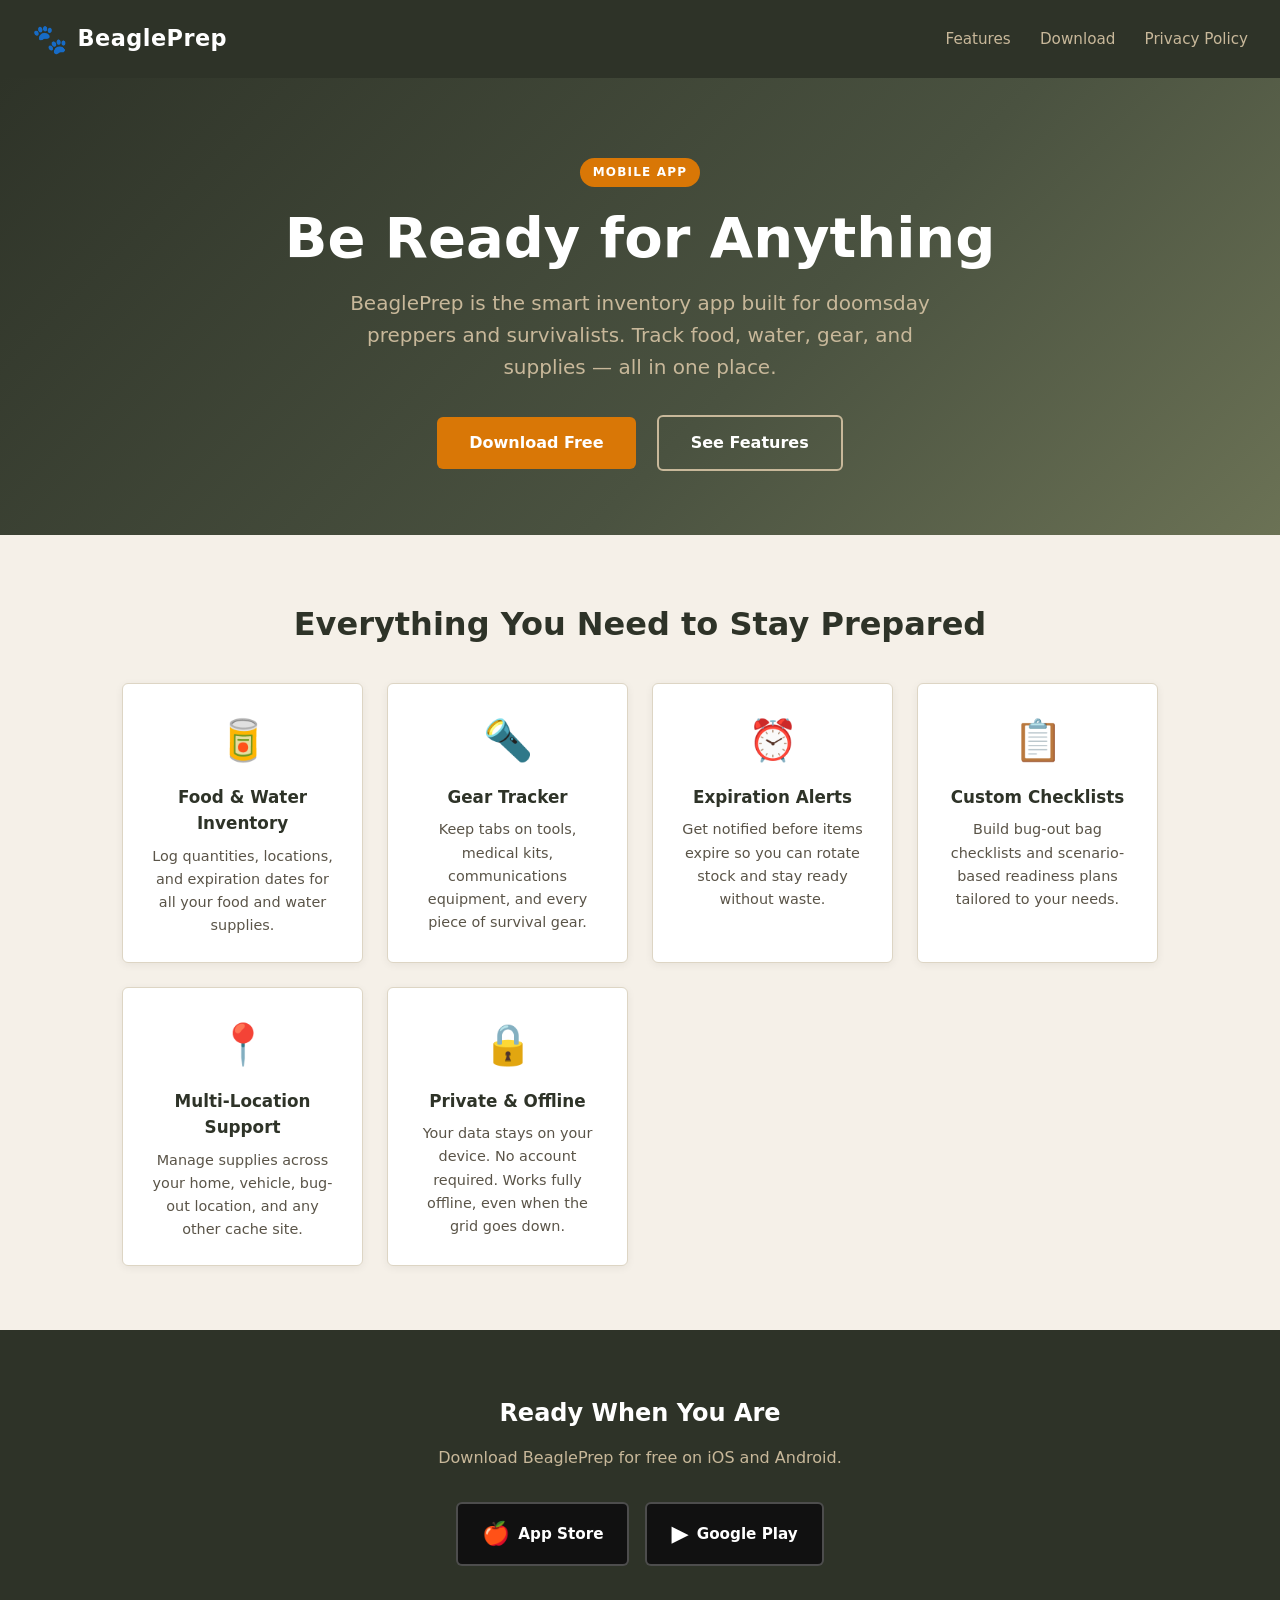
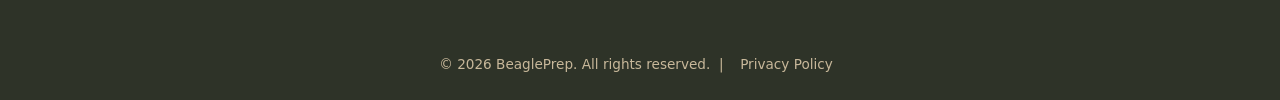
==== index.html @ 3cdbf4c7 "Add BeaglePrep static website with home page and privacy policy Agent-Logs-Url: https://github.com/p" ====
<!DOCTYPE html>
<html lang="en">
<head>
  <meta charset="UTF-8" />
  <meta name="viewport" content="width=device-width, initial-scale=1.0" />
  <meta name="description" content="BeaglePrep — The smart inventory app for doomsday preppers and survivalists. Track food, water, gear and supplies so you're always ready." />
  <title>BeaglePrep — Prepper Inventory App</title>
  <link rel="stylesheet" href="style.css" />
</head>
<body>

  <!-- ── Header ── -->
  <header>
    <a class="logo" href="index.html">
      <span class="logo-icon">🐾</span>
      <span class="logo-text">BeaglePrep</span>
    </a>
    <nav>
      <a href="#features">Features</a>
      <a href="#download">Download</a>
      <a href="privacy-policy.html">Privacy Policy</a>
    </nav>
  </header>

  <!-- ── Hero ── -->
  <div class="hero">
    <span class="hero-badge">Mobile App</span>
    <h1>Be Ready for Anything</h1>
    <p>BeaglePrep is the smart inventory app built for doomsday preppers and survivalists. Track food, water, gear, and supplies — all in one place.</p>
    <a href="#download" class="btn btn-primary">Download Free</a>
    <a href="#features" class="btn btn-outline">See Features</a>
  </div>

  <!-- ── Features ── -->
  <section id="features">
    <h2>Everything You Need to Stay Prepared</h2>
    <div class="features-grid">

      <div class="feature-card">
        <div class="icon">🥫</div>
        <h3>Food &amp; Water Inventory</h3>
        <p>Log quantities, locations, and expiration dates for all your food and water supplies.</p>
      </div>

      <div class="feature-card">
        <div class="icon">🔦</div>
        <h3>Gear Tracker</h3>
        <p>Keep tabs on tools, medical kits, communications equipment, and every piece of survival gear.</p>
      </div>

      <div class="feature-card">
        <div class="icon">⏰</div>
        <h3>Expiration Alerts</h3>
        <p>Get notified before items expire so you can rotate stock and stay ready without waste.</p>
      </div>

      <div class="feature-card">
        <div class="icon">📋</div>
        <h3>Custom Checklists</h3>
        <p>Build bug-out bag checklists and scenario-based readiness plans tailored to your needs.</p>
      </div>

      <div class="feature-card">
        <div class="icon">📍</div>
        <h3>Multi-Location Support</h3>
        <p>Manage supplies across your home, vehicle, bug-out location, and any other cache site.</p>
      </div>

      <div class="feature-card">
        <div class="icon">🔒</div>
        <h3>Private &amp; Offline</h3>
        <p>Your data stays on your device. No account required. Works fully offline, even when the grid goes down.</p>
      </div>

    </div>
  </section>

  <!-- ── Download ── -->
  <div class="download-section" id="download">
    <h2>Ready When You Are</h2>
    <p>Download BeaglePrep for free on iOS and Android.</p>
    <div class="store-buttons">
      <a href="#" class="store-btn">
        <span class="store-icon">🍎</span>
        App Store
      </a>
      <a href="#" class="store-btn">
        <span class="store-icon">▶</span>
        Google Play
      </a>
    </div>
  </div>

  <!-- ── Footer ── -->
  <footer>
    <p>
      &copy; <span id="year"></span> BeaglePrep. All rights reserved.
      &nbsp;|&nbsp;
      <a href="privacy-policy.html">Privacy Policy</a>
    </p>
  </footer>

  <script>
    document.getElementById('year').textContent = new Date().getFullYear();
  </script>

</body>
</html>
---- style.css ----
/* BeaglePrep — Static Website Styles */

*, *::before, *::after {
  box-sizing: border-box;
  margin: 0;
  padding: 0;
}

:root {
  --olive:      #4a5240;
  --olive-dark: #2e3328;
  --tan:        #c8b89a;
  --tan-light:  #f5f0e8;
  --amber:      #d97706;
  --amber-dark: #b45309;
  --text:       #1c1a17;
  --text-muted: #5a5448;
  --white:      #ffffff;
  --radius:     6px;
}

html {
  font-size: 16px;
  scroll-behavior: smooth;
}

body {
  font-family: 'Segoe UI', system-ui, -apple-system, sans-serif;
  background-color: var(--tan-light);
  color: var(--text);
  line-height: 1.6;
}

/* ── Header ─────────────────────────────────────────────────── */
header {
  background-color: var(--olive-dark);
  color: var(--white);
  padding: 1rem 2rem;
  display: flex;
  align-items: center;
  justify-content: space-between;
  gap: 1rem;
  flex-wrap: wrap;
}

.logo {
  display: flex;
  align-items: center;
  gap: 0.6rem;
  text-decoration: none;
  color: var(--white);
}

.logo-icon {
  font-size: 1.8rem;
}

.logo-text {
  font-size: 1.4rem;
  font-weight: 700;
  letter-spacing: 0.02em;
}

nav a {
  color: var(--tan);
  text-decoration: none;
  font-size: 0.95rem;
  margin-left: 1.5rem;
  transition: color 0.2s;
}

nav a:hover {
  color: var(--white);
}

/* ── Hero ───────────────────────────────────────────────────── */
.hero {
  background: linear-gradient(135deg, var(--olive-dark) 0%, var(--olive) 60%, #6b7255 100%);
  color: var(--white);
  text-align: center;
  padding: 5rem 2rem 4rem;
}

.hero-badge {
  display: inline-block;
  background-color: var(--amber);
  color: var(--white);
  font-size: 0.75rem;
  font-weight: 700;
  letter-spacing: 0.1em;
  text-transform: uppercase;
  padding: 0.3rem 0.8rem;
  border-radius: 2rem;
  margin-bottom: 1.2rem;
}

.hero h1 {
  font-size: clamp(2rem, 5vw, 3.5rem);
  font-weight: 800;
  line-height: 1.15;
  margin-bottom: 1rem;
}

.hero p {
  font-size: clamp(1rem, 2.5vw, 1.25rem);
  color: var(--tan);
  max-width: 600px;
  margin: 0 auto 2rem;
}

.btn {
  display: inline-block;
  padding: 0.85rem 2rem;
  border-radius: var(--radius);
  font-size: 1rem;
  font-weight: 600;
  text-decoration: none;
  transition: background-color 0.2s, transform 0.1s;
  cursor: pointer;
  border: none;
}

.btn:active { transform: scale(0.98); }

.btn-primary {
  background-color: var(--amber);
  color: var(--white);
}

.btn-primary:hover {
  background-color: var(--amber-dark);
}

.btn-outline {
  background-color: transparent;
  color: var(--white);
  border: 2px solid var(--tan);
  margin-left: 1rem;
}

.btn-outline:hover {
  background-color: rgba(255,255,255,0.1);
}

/* ── Sections ───────────────────────────────────────────────── */
section {
  padding: 4rem 2rem;
  max-width: 1100px;
  margin: 0 auto;
}

section h2 {
  font-size: clamp(1.5rem, 3vw, 2rem);
  color: var(--olive-dark);
  margin-bottom: 2rem;
  text-align: center;
}

/* ── Feature Grid ───────────────────────────────────────────── */
.features-grid {
  display: grid;
  grid-template-columns: repeat(auto-fit, minmax(240px, 1fr));
  gap: 1.5rem;
}

.feature-card {
  background: var(--white);
  border: 1px solid #ddd5c4;
  border-radius: var(--radius);
  padding: 1.5rem;
  text-align: center;
  box-shadow: 0 2px 8px rgba(0,0,0,0.06);
}

.feature-card .icon {
  font-size: 2.5rem;
  margin-bottom: 0.75rem;
}

.feature-card h3 {
  font-size: 1.05rem;
  color: var(--olive-dark);
  margin-bottom: 0.5rem;
}

.feature-card p {
  font-size: 0.9rem;
  color: var(--text-muted);
}

/* ── App-Store Buttons ──────────────────────────────────────── */
.download-section {
  background-color: var(--olive-dark);
  color: var(--white);
  text-align: center;
  padding: 4rem 2rem;
}

.download-section h2 {
  color: var(--white);
  margin-bottom: 0.75rem;
}

.download-section p {
  color: var(--tan);
  margin-bottom: 2rem;
}

.store-buttons {
  display: flex;
  gap: 1rem;
  justify-content: center;
  flex-wrap: wrap;
}

.store-btn {
  display: inline-flex;
  align-items: center;
  gap: 0.5rem;
  background-color: #111;
  color: var(--white);
  border: 2px solid rgba(255,255,255,0.25);
  border-radius: var(--radius);
  padding: 0.75rem 1.5rem;
  text-decoration: none;
  font-size: 0.95rem;
  font-weight: 600;
  transition: border-color 0.2s;
}

.store-btn:hover {
  border-color: var(--amber);
}

.store-btn .store-icon {
  font-size: 1.4rem;
}

/* ── Privacy Policy ─────────────────────────────────────────── */
.policy-content {
  max-width: 760px;
  margin: 0 auto;
  padding: 3rem 2rem;
}

.policy-content h1 {
  font-size: clamp(1.75rem, 3vw, 2.25rem);
  color: var(--olive-dark);
  margin-bottom: 0.5rem;
}

.policy-content .updated {
  font-size: 0.85rem;
  color: var(--text-muted);
  margin-bottom: 2.5rem;
}

.policy-content h2 {
  font-size: 1.15rem;
  color: var(--olive-dark);
  margin-top: 2rem;
  margin-bottom: 0.5rem;
  text-align: left;
}

.policy-content p,
.policy-content ul {
  font-size: 0.95rem;
  color: var(--text);
  margin-bottom: 1rem;
}

.policy-content ul {
  padding-left: 1.5rem;
}

.policy-content ul li {
  margin-bottom: 0.4rem;
}

.policy-content a {
  color: var(--amber-dark);
  text-decoration: underline;
}

/* ── Footer ─────────────────────────────────────────────────── */
footer {
  background-color: var(--olive-dark);
  color: var(--tan);
  text-align: center;
  padding: 1.5rem 2rem;
  font-size: 0.85rem;
}

footer a {
  color: var(--tan);
  text-decoration: none;
  margin: 0 0.5rem;
}

footer a:hover {
  color: var(--white);
}
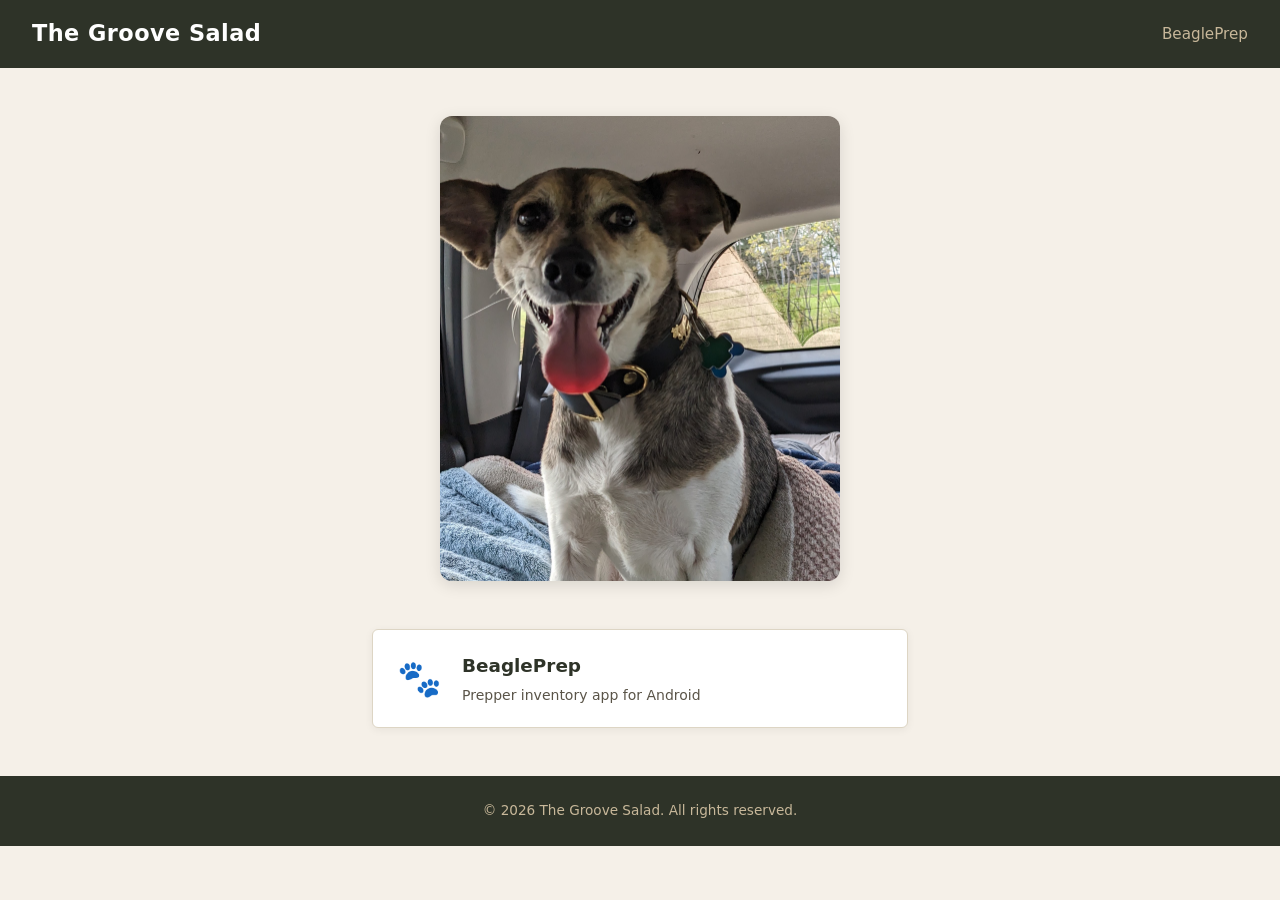
==== commit c1d59034: "Updated website." ====
--- a/index.html
+++ b/index.html
@@ -3,101 +3,38 @@
 <head>
   <meta charset="UTF-8" />
   <meta name="viewport" content="width=device-width, initial-scale=1.0" />
-  <meta name="description" content="BeaglePrep — The smart inventory app for doomsday preppers and survivalists. Track food, water, gear and supplies so you're always ready." />
-  <title>BeaglePrep — Prepper Inventory App</title>
+  <title>The Groove Salad</title>
   <link rel="stylesheet" href="style.css" />
 </head>
 <body>
 
-  <!-- ── Header ── -->
   <header>
-    <a class="logo" href="index.html">
-      <span class="logo-icon">🐾</span>
-      <span class="logo-text">BeaglePrep</span>
+    <a class="logo" href="/">
+      <span class="logo-text">The Groove Salad</span>
     </a>
     <nav>
-      <a href="#features">Features</a>
-      <a href="#download">Download</a>
-      <a href="privacy-policy.html">Privacy Policy</a>
+      <a href="/beagleprep/">BeaglePrep</a>
     </nav>
   </header>
 
-  <!-- ── Hero ── -->
-  <div class="hero">
-    <span class="hero-badge">Mobile App</span>
-    <h1>Be Ready for Anything</h1>
-    <p>BeaglePrep is the smart inventory app built for doomsday preppers and survivalists. Track food, water, gear, and supplies — all in one place.</p>
-    <a href="#download" class="btn btn-primary">Download Free</a>
-    <a href="#features" class="btn btn-outline">See Features</a>
-  </div>
+  <main class="home-content">
+    <div class="dog-photo">
+      <img src="abby.jpg" alt="Abby" />
+    </div>
 
-  <!-- ── Features ── -->
-  <section id="features">
-    <h2>Everything You Need to Stay Prepared</h2>
-    <div class="features-grid">
-
-      <div class="feature-card">
-        <div class="icon">🥫</div>
-        <h3>Food &amp; Water Inventory</h3>
-        <p>Log quantities, locations, and expiration dates for all your food and water supplies.</p>
-      </div>
-
-      <div class="feature-card">
-        <div class="icon">🔦</div>
-        <h3>Gear Tracker</h3>
-        <p>Keep tabs on tools, medical kits, communications equipment, and every piece of survival gear.</p>
-      </div>
-
-      <div class="feature-card">
-        <div class="icon">⏰</div>
-        <h3>Expiration Alerts</h3>
-        <p>Get notified before items expire so you can rotate stock and stay ready without waste.</p>
-      </div>
-
-      <div class="feature-card">
-        <div class="icon">📋</div>
-        <h3>Custom Checklists</h3>
-        <p>Build bug-out bag checklists and scenario-based readiness plans tailored to your needs.</p>
-      </div>
-
-      <div class="feature-card">
-        <div class="icon">📍</div>
-        <h3>Multi-Location Support</h3>
-        <p>Manage supplies across your home, vehicle, bug-out location, and any other cache site.</p>
-      </div>
-
-      <div class="feature-card">
-        <div class="icon">🔒</div>
-        <h3>Private &amp; Offline</h3>
-        <p>Your data stays on your device. No account required. Works fully offline, even when the grid goes down.</p>
-      </div>
-
-    </div>
-  </section>
-
-  <!-- ── Download ── -->
-  <div class="download-section" id="download">
-    <h2>Ready When You Are</h2>
-    <p>Download BeaglePrep for free on iOS and Android.</p>
-    <div class="store-buttons">
-      <a href="#" class="store-btn">
-        <span class="store-icon">🍎</span>
-        App Store
-      </a>
-      <a href="#" class="store-btn">
-        <span class="store-icon">▶</span>
-        Google Play
+    <div class="home-projects">
+      <a href="/beagleprep/" class="project-card">
+        <div class="project-icon">🐾</div>
+        <div>
+          <h2>BeaglePrep</h2>
+          <p>Prepper inventory app for Android</p>
+        </div>
       </a>
     </div>
-  </div>
+  </main>
 
-  <!-- ── Footer ── -->
   <footer>
-    <p>
-      &copy; <span id="year"></span> BeaglePrep. All rights reserved.
-      &nbsp;|&nbsp;
-      <a href="privacy-policy.html">Privacy Policy</a>
-    </p>
+    <p>&copy; <span id="year"></span> The Groove Salad. All rights reserved.</p>
   </footer>
 
   <script>
--- a/style.css
+++ b/style.css
@@ -236,6 +236,68 @@
   font-size: 1.4rem;
 }
 
+/* ── Home (thegroovesalad.com) ──────────────────────────────── */
+.home-content {
+  max-width: 600px;
+  margin: 0 auto;
+  padding: 3rem 2rem;
+  text-align: center;
+}
+
+.dog-photo {
+  margin-bottom: 2.5rem;
+}
+
+.dog-photo img {
+  width: 100%;
+  max-width: 400px;
+  border-radius: 12px;
+  box-shadow: 0 4px 16px rgba(0,0,0,0.12);
+}
+
+.home-projects {
+  display: flex;
+  flex-direction: column;
+  gap: 1rem;
+}
+
+.project-card {
+  display: flex;
+  align-items: center;
+  gap: 1.25rem;
+  background: var(--white);
+  border: 1px solid #ddd5c4;
+  border-radius: var(--radius);
+  padding: 1.25rem 1.5rem;
+  text-decoration: none;
+  color: var(--text);
+  box-shadow: 0 2px 8px rgba(0,0,0,0.06);
+  transition: box-shadow 0.2s, border-color 0.2s;
+  text-align: left;
+}
+
+.project-card:hover {
+  box-shadow: 0 4px 16px rgba(0,0,0,0.12);
+  border-color: var(--amber);
+}
+
+.project-icon {
+  font-size: 2.25rem;
+  flex-shrink: 0;
+}
+
+.project-card h2 {
+  font-size: 1.15rem;
+  color: var(--olive-dark);
+  margin-bottom: 0.2rem;
+}
+
+.project-card p {
+  font-size: 0.875rem;
+  color: var(--text-muted);
+  margin: 0;
+}
+
 /* ── Privacy Policy ─────────────────────────────────────────── */
 .policy-content {
   max-width: 760px;
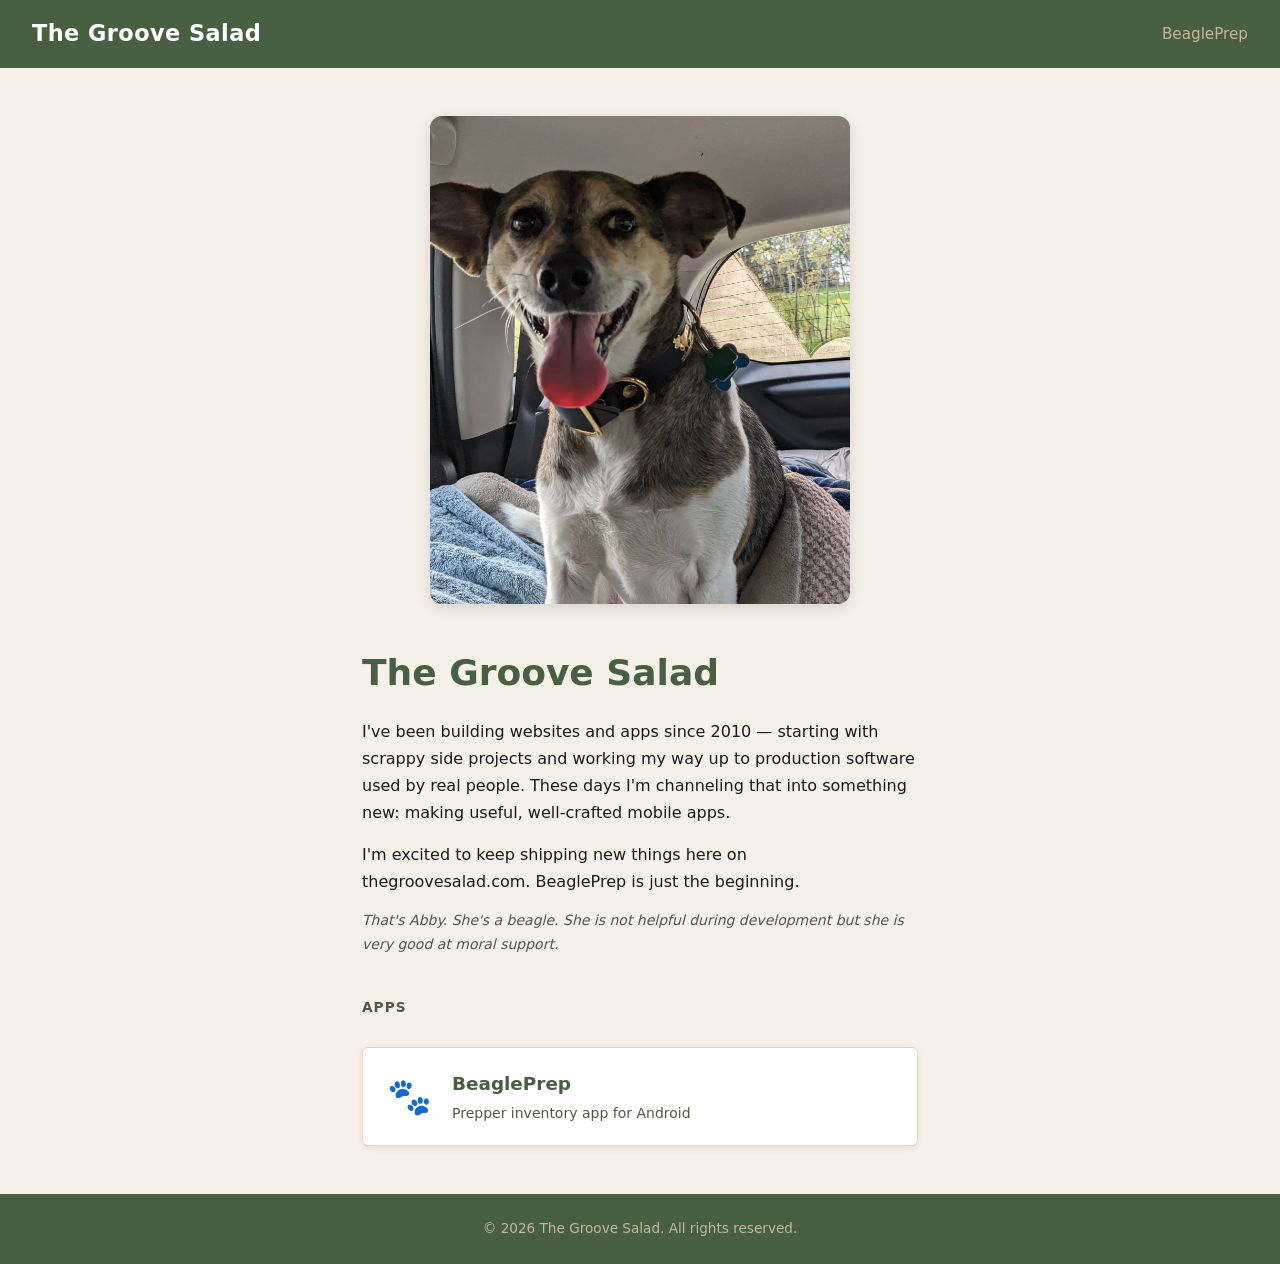
==== commit 6089e681: "Updates. Priuvacy policy anchor." ====
--- a/index.html
+++ b/index.html
@@ -19,14 +19,32 @@
 
   <main class="home-content">
     <div class="dog-photo">
-      <img src="abby.jpg" alt="Abby" />
+      <img src="abby.jpg" alt="Abby the beagle" />
+    </div>
+
+    <div class="home-bio">
+      <h1>The Groove Salad</h1>
+      <p>
+        I've been building websites and apps since 2010 — starting with scrappy side projects
+        and working my way up to production software used by real people. These days I'm
+        channeling that into something new: making useful, well-crafted mobile apps.
+      </p>
+      <p>
+        I'm excited to keep shipping new things here on thegroovesalad.com. BeaglePrep is
+        just the beginning.
+      </p>
+      <p class="home-bio-dog">
+        That's Abby. She's a beagle. She is not helpful during development but she is
+        very good at moral support.
+      </p>
     </div>
 
     <div class="home-projects">
+      <h2 class="home-projects-heading">Apps</h2>
       <a href="/beagleprep/" class="project-card">
         <div class="project-icon">🐾</div>
         <div>
-          <h2>BeaglePrep</h2>
+          <h3>BeaglePrep</h3>
           <p>Prepper inventory app for Android</p>
         </div>
       </a>
--- a/style.css
+++ b/style.css
@@ -7,8 +7,8 @@
 }
 
 :root {
-  --olive:      #4a5240;
-  --olive-dark: #2e3328;
+  --olive:      #485F42;
+  --olive-dark: #485F42;
   --tan:        #c8b89a;
   --tan-light:  #f5f0e8;
   --amber:      #d97706;
@@ -238,21 +238,52 @@
 
 /* ── Home (thegroovesalad.com) ──────────────────────────────── */
 .home-content {
-  max-width: 600px;
+  max-width: 620px;
   margin: 0 auto;
   padding: 3rem 2rem;
-  text-align: center;
 }
 
 .dog-photo {
-  margin-bottom: 2.5rem;
+  margin-bottom: 2rem;
+  text-align: center;
 }
 
 .dog-photo img {
   width: 100%;
-  max-width: 400px;
+  max-width: 420px;
   border-radius: 12px;
   box-shadow: 0 4px 16px rgba(0,0,0,0.12);
+}
+
+.home-bio {
+  margin-bottom: 2.5rem;
+}
+
+.home-bio h1 {
+  font-size: clamp(1.75rem, 4vw, 2.25rem);
+  color: var(--olive-dark);
+  margin-bottom: 1rem;
+}
+
+.home-bio p {
+  font-size: 1rem;
+  color: var(--text);
+  margin-bottom: 0.9rem;
+  line-height: 1.7;
+}
+
+.home-bio-dog {
+  font-size: 0.875rem !important;
+  color: var(--text-muted) !important;
+  font-style: italic;
+}
+
+.home-projects-heading {
+  font-size: 0.85rem;
+  text-transform: uppercase;
+  letter-spacing: 0.08em;
+  color: var(--text-muted);
+  margin-bottom: 0.75rem;
 }
 
 .home-projects {
@@ -286,7 +317,7 @@
   flex-shrink: 0;
 }
 
-.project-card h2 {
+.project-card h3 {
   font-size: 1.15rem;
   color: var(--olive-dark);
   margin-bottom: 0.2rem;
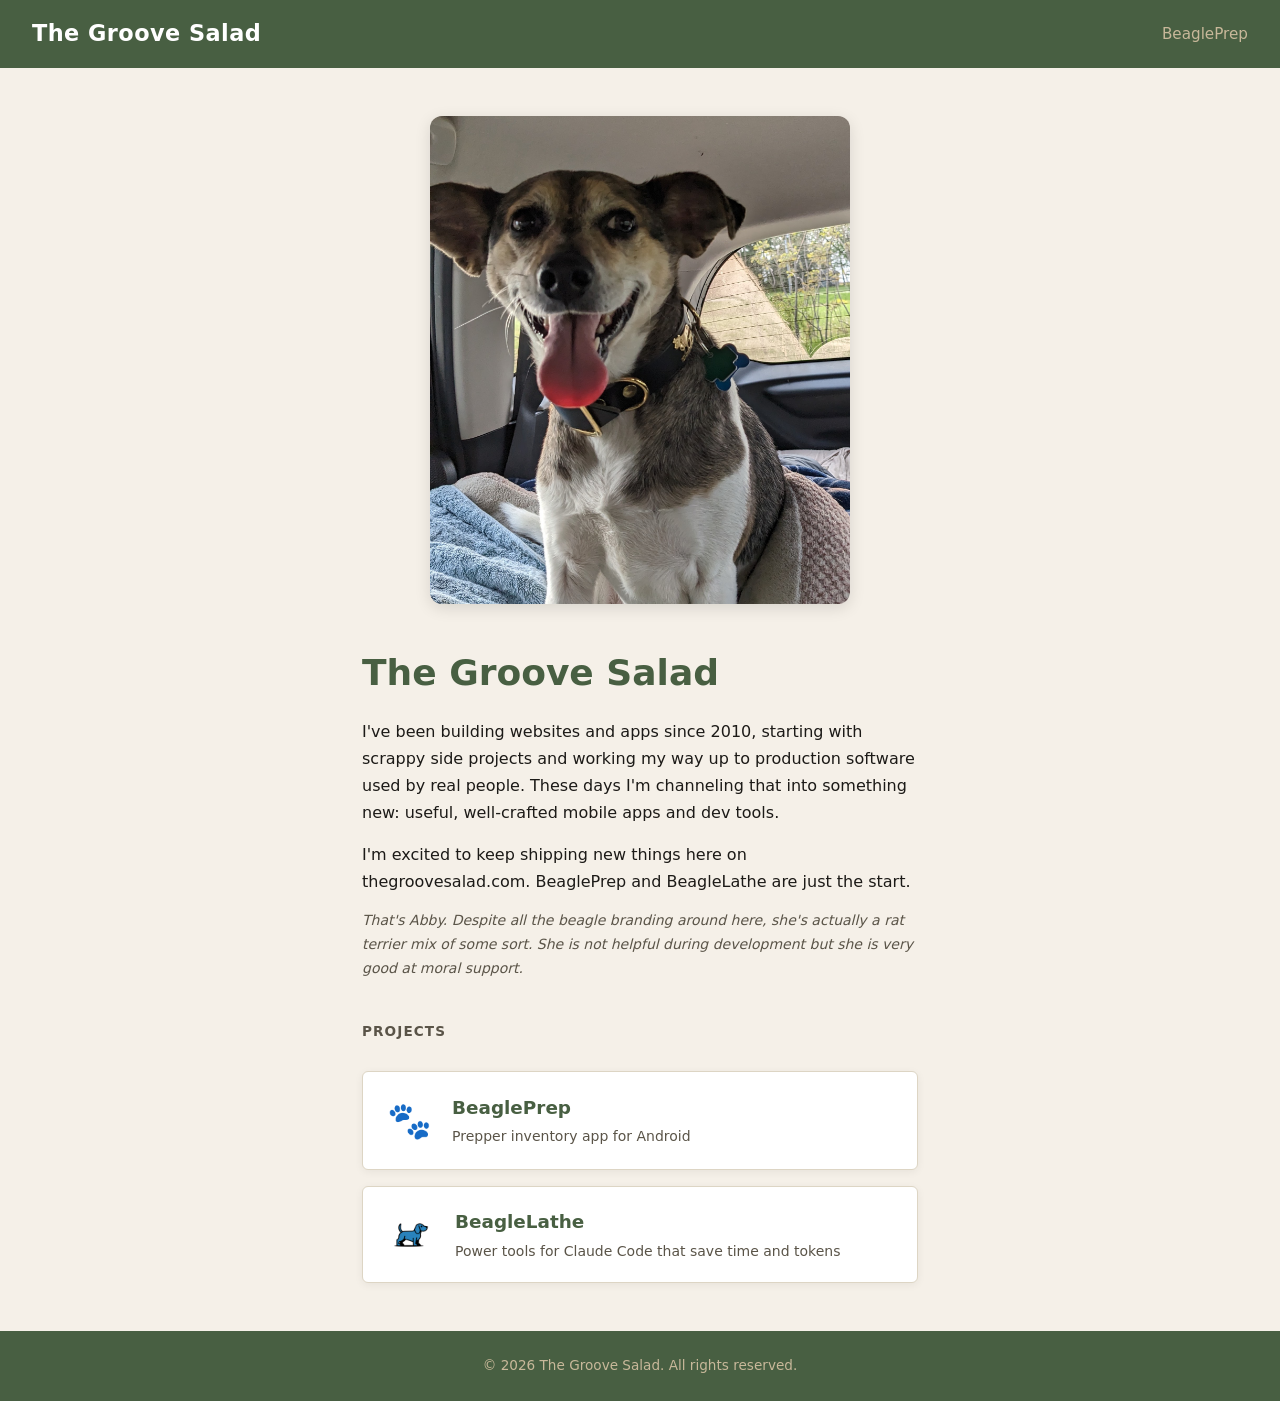
==== commit c4c0a47f: "UPdated BeaglePrep site to include screenies." ====
--- a/index.html
+++ b/index.html
@@ -19,33 +19,41 @@
 
   <main class="home-content">
     <div class="dog-photo">
-      <img src="abby.jpg" alt="Abby the beagle" />
+      <img src="abby.jpg" alt="Abby, a rat terrier mix" />
     </div>
 
     <div class="home-bio">
       <h1>The Groove Salad</h1>
       <p>
-        I've been building websites and apps since 2010 — starting with scrappy side projects
+        I've been building websites and apps since 2010, starting with scrappy side projects
         and working my way up to production software used by real people. These days I'm
-        channeling that into something new: making useful, well-crafted mobile apps.
+        channeling that into something new: useful, well-crafted mobile apps and dev tools.
       </p>
       <p>
-        I'm excited to keep shipping new things here on thegroovesalad.com. BeaglePrep is
-        just the beginning.
+        I'm excited to keep shipping new things here on thegroovesalad.com. BeaglePrep and
+        BeagleLathe are just the start.
       </p>
       <p class="home-bio-dog">
-        That's Abby. She's a beagle. She is not helpful during development but she is
-        very good at moral support.
+        That's Abby. Despite all the beagle branding around here, she's actually a rat
+        terrier mix of some sort. She is not helpful during development but she is very
+        good at moral support.
       </p>
     </div>
 
     <div class="home-projects">
-      <h2 class="home-projects-heading">Apps</h2>
+      <h2 class="home-projects-heading">Projects</h2>
       <a href="/beagleprep/" class="project-card">
         <div class="project-icon">🐾</div>
         <div>
           <h3>BeaglePrep</h3>
           <p>Prepper inventory app for Android</p>
+        </div>
+      </a>
+      <a href="https://beaglelathe.dev" class="project-card">
+        <img src="beaglelathe-logo.png" alt="BeagleLathe logo" class="project-icon project-icon-img" />
+        <div>
+          <h3>BeagleLathe</h3>
+          <p>Power tools for Claude Code that save time and tokens</p>
         </div>
       </a>
     </div>
--- a/style.css
+++ b/style.css
@@ -1,4 +1,4 @@
-/* BeaglePrep — Static Website Styles */
+/* BeaglePrep Static Website Styles */
 
 *, *::before, *::after {
   box-sizing: border-box;
@@ -122,6 +122,20 @@
 
 .btn:active { transform: scale(0.98); }
 
+.hero-actions {
+  display: flex;
+  gap: 1rem;
+  justify-content: center;
+  flex-wrap: wrap;
+}
+
+.hero-note {
+  font-size: 0.85rem !important;
+  color: var(--tan) !important;
+  margin: 1.5rem auto 0 !important;
+  opacity: 0.9;
+}
+
 .btn-primary {
   background-color: var(--amber);
   color: var(--white);
@@ -135,7 +149,6 @@
   background-color: transparent;
   color: var(--white);
   border: 2px solid var(--tan);
-  margin-left: 1rem;
 }
 
 .btn-outline:hover {
@@ -186,6 +199,87 @@
 .feature-card p {
   font-size: 0.9rem;
   color: var(--text-muted);
+}
+
+/* ── Section subtitle ───────────────────────────────────────── */
+.section-sub {
+  text-align: center;
+  color: var(--text-muted);
+  font-size: 1rem;
+  max-width: 600px;
+  margin: -1rem auto 2.5rem;
+}
+
+/* ── Screenshots ────────────────────────────────────────────── */
+.screenshots-grid {
+  display: grid;
+  grid-template-columns: repeat(auto-fit, minmax(200px, 1fr));
+  gap: 2rem;
+}
+
+.shot {
+  margin: 0;
+  text-align: center;
+}
+
+.shot img {
+  width: 100%;
+  max-width: 280px;
+  border-radius: 18px;
+  border: 1px solid #ddd5c4;
+  box-shadow: 0 8px 24px rgba(0,0,0,0.14);
+  display: block;
+  margin: 0 auto 0.9rem;
+}
+
+.shot figcaption {
+  font-size: 0.875rem;
+  color: var(--text-muted);
+  max-width: 260px;
+  margin: 0 auto;
+}
+
+/* ── About / More Info ──────────────────────────────────────── */
+.about-section {
+  background: var(--white);
+  border-top: 1px solid #ddd5c4;
+  border-bottom: 1px solid #ddd5c4;
+  max-width: none;
+}
+
+.about-grid {
+  display: grid;
+  grid-template-columns: repeat(auto-fit, minmax(260px, 1fr));
+  gap: 2.5rem;
+  max-width: 1100px;
+  margin: 0 auto;
+}
+
+.about-col h3 {
+  font-size: 1.1rem;
+  color: var(--olive-dark);
+  margin-bottom: 0.9rem;
+}
+
+.about-col ul {
+  list-style: none;
+  padding: 0;
+}
+
+.about-col li {
+  position: relative;
+  padding-left: 1.5rem;
+  margin-bottom: 0.7rem;
+  font-size: 0.95rem;
+  color: var(--text);
+}
+
+.about-col li::before {
+  content: "✓";
+  position: absolute;
+  left: 0;
+  color: var(--amber);
+  font-weight: 700;
 }
 
 /* ── App-Store Buttons ──────────────────────────────────────── */
@@ -234,6 +328,12 @@
 
 .store-btn .store-icon {
   font-size: 1.4rem;
+}
+
+.download-note {
+  margin-top: 1.5rem !important;
+  font-size: 0.85rem !important;
+  opacity: 0.8;
 }
 
 /* ── Home (thegroovesalad.com) ──────────────────────────────── */
@@ -317,6 +417,13 @@
   flex-shrink: 0;
 }
 
+.project-icon-img {
+  width: 3rem;
+  height: 3rem;
+  object-fit: contain;
+  display: block;
+}
+
 .project-card h3 {
   font-size: 1.15rem;
   color: var(--olive-dark);
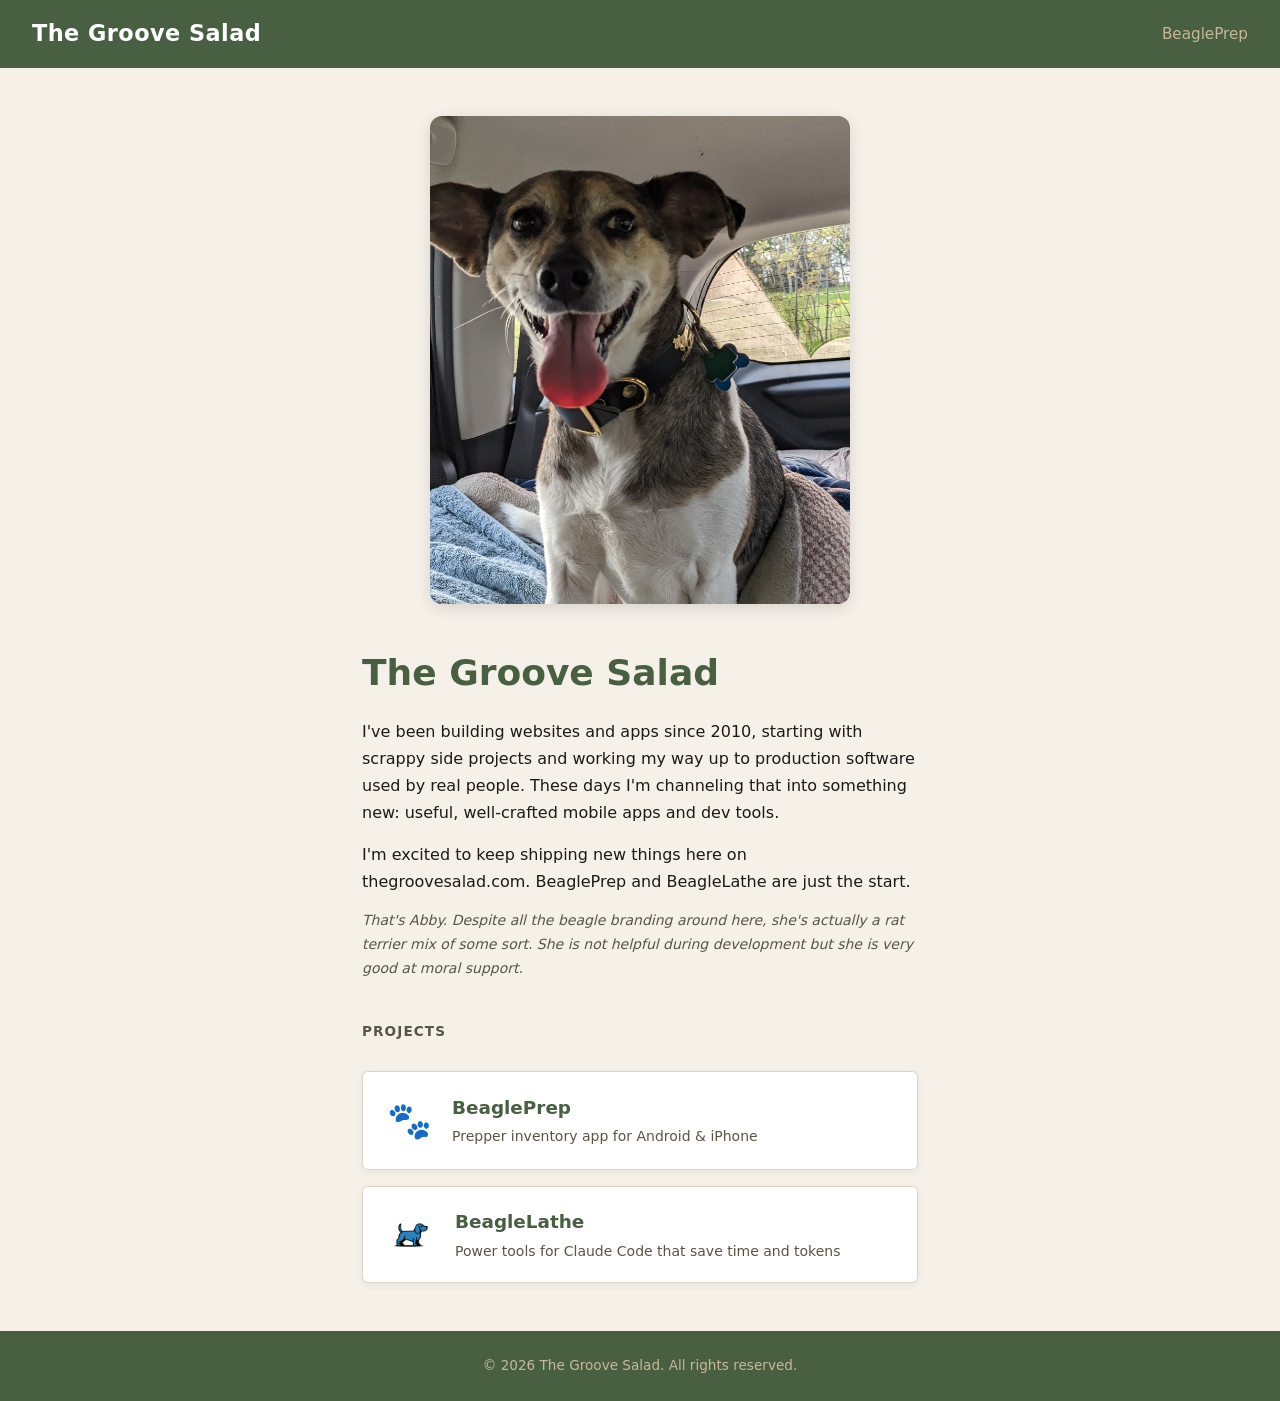
==== commit 5838be17: "BeaglePrep App Store link + hero layout. Co-Authored-By: Claude Fable 5 <noreply@anthropic.com>" ====
--- a/index.html
+++ b/index.html
@@ -46,7 +46,7 @@
         <div class="project-icon">🐾</div>
         <div>
           <h3>BeaglePrep</h3>
-          <p>Prepper inventory app for Android</p>
+          <p>Prepper inventory app for Android &amp; iPhone</p>
         </div>
       </a>
       <a href="https://beaglelathe.dev" class="project-card">
--- a/style.css
+++ b/style.css
@@ -55,6 +55,14 @@
   font-size: 1.8rem;
 }
 
+.logo-img {
+  width: 2.2rem;
+  height: 2.2rem;
+  object-fit: contain;
+  border-radius: 50%;
+  display: block;
+}
+
 .logo-text {
   font-size: 1.4rem;
   font-weight: 700;
@@ -79,6 +87,86 @@
   color: var(--white);
   text-align: center;
   padding: 5rem 2rem 4rem;
+}
+
+.hero-inner {
+  max-width: 1100px;
+  margin: 0 auto;
+  display: flex;
+  align-items: center;
+  justify-content: center;
+  gap: 3rem;
+}
+
+.hero-text {
+  flex: 1 1 0;
+  max-width: 620px;
+  text-align: left;
+}
+
+.hero-text p {
+  margin-left: 0;
+  margin-right: 0;
+}
+
+.hero-text .hero-actions {
+  justify-content: flex-start;
+}
+
+.hero-text .hero-note {
+  margin-left: 0 !important;
+  margin-right: 0 !important;
+}
+
+.hero-logo {
+  flex: 0 0 auto;
+}
+
+.hero-logo img {
+  width: clamp(180px, 28vw, 300px);
+  height: auto;
+  display: block;
+  border-radius: 24px;
+  box-shadow: 0 12px 32px rgba(0,0,0,0.28);
+}
+
+/* Stack the hero on narrower screens, restoring centered text */
+@media (max-width: 760px) {
+  header {
+    justify-content: center;
+  }
+  nav {
+    display: flex;
+    flex-wrap: wrap;
+    justify-content: center;
+    gap: 0.5rem 1.25rem;
+  }
+  nav a {
+    margin-left: 0;
+  }
+  .hero-inner {
+    flex-direction: column-reverse;
+    gap: 2rem;
+  }
+  .hero-text {
+    text-align: center;
+    width: 100%;
+    max-width: 100%;
+  }
+  .hero-text p {
+    margin-left: auto;
+    margin-right: auto;
+  }
+  .hero-text .hero-actions {
+    justify-content: center;
+  }
+  .hero-text .hero-note {
+    margin-left: auto !important;
+    margin-right: auto !important;
+  }
+  .hero-logo img {
+    width: clamp(160px, 50vw, 220px);
+  }
 }
 
 .hero-badge {
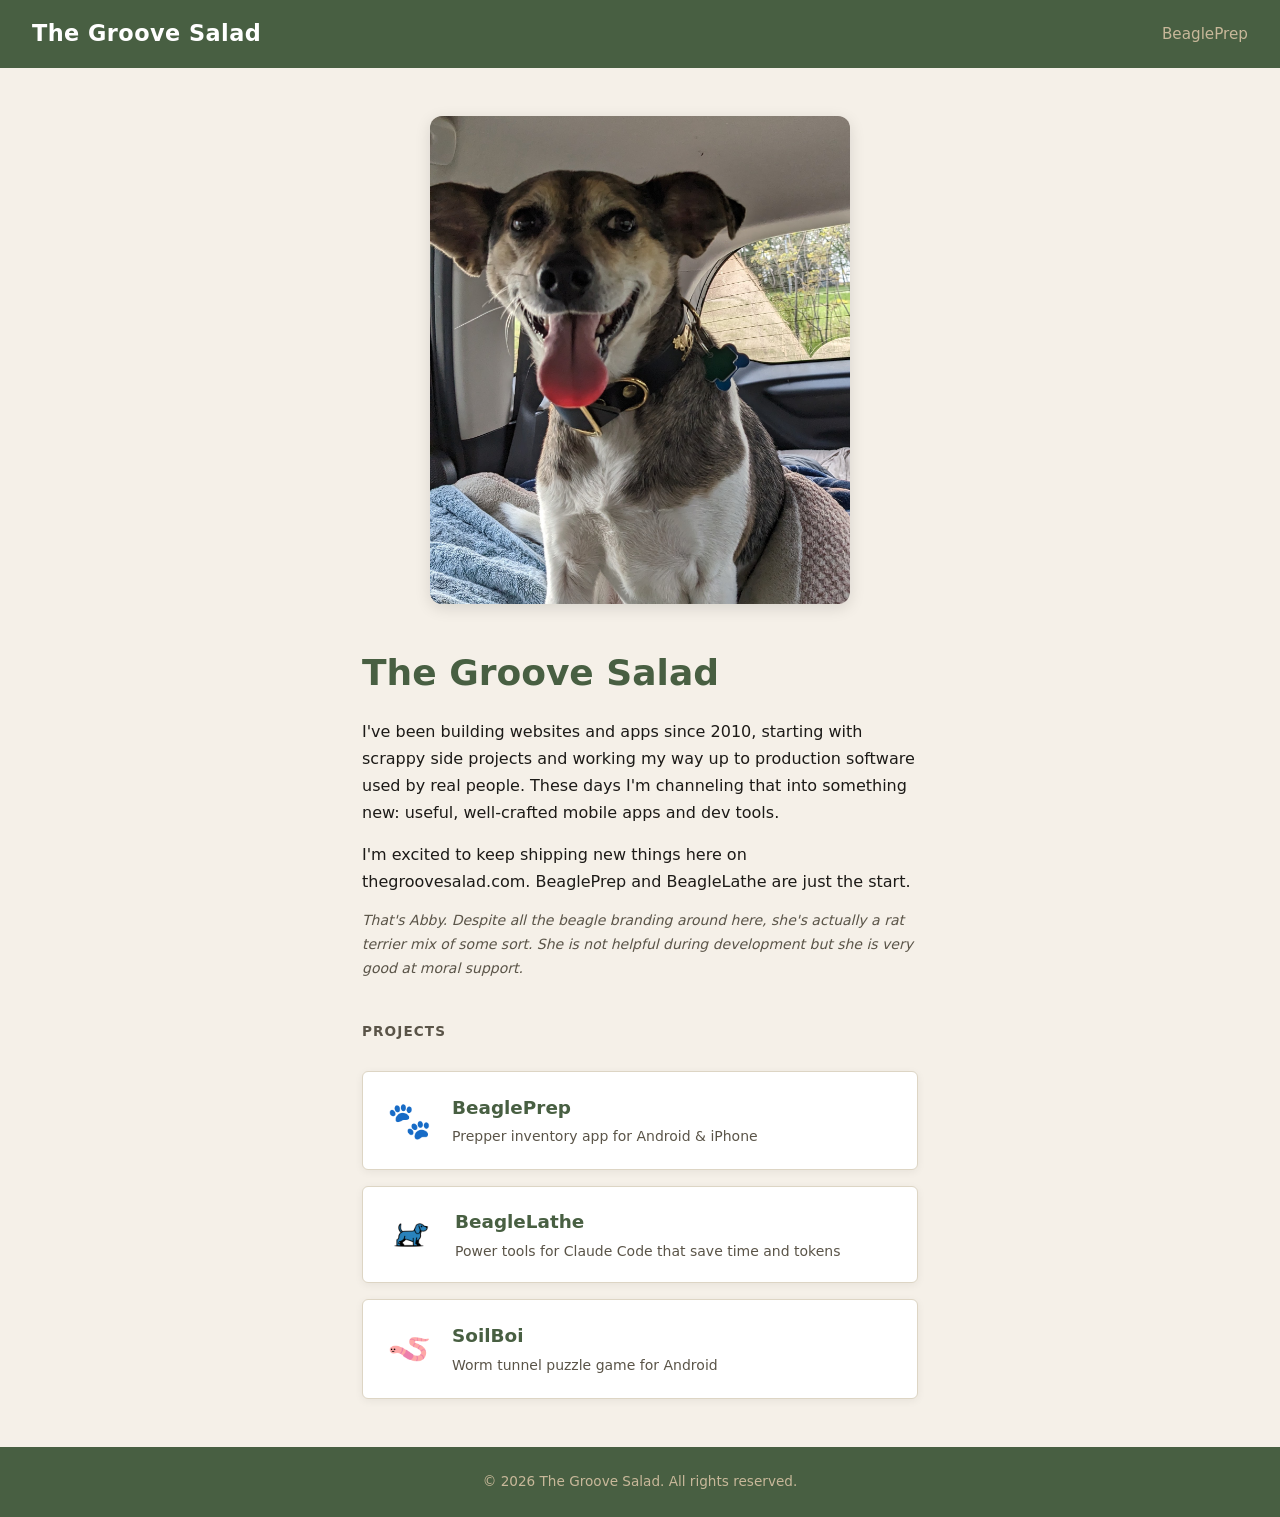
==== commit 1d9250ad: "SoilBoi landing page + apps@ contact email. Co-Authored-By: Claude Fable 5 <noreply@anthropic.com>" ====
--- a/index.html
+++ b/index.html
@@ -56,6 +56,13 @@
           <p>Power tools for Claude Code that save time and tokens</p>
         </div>
       </a>
+      <a href="/soilboi/" class="project-card">
+        <div class="project-icon">🪱</div>
+        <div>
+          <h3>SoilBoi</h3>
+          <p>Worm tunnel puzzle game for Android</p>
+        </div>
+      </a>
     </div>
   </main>
 
